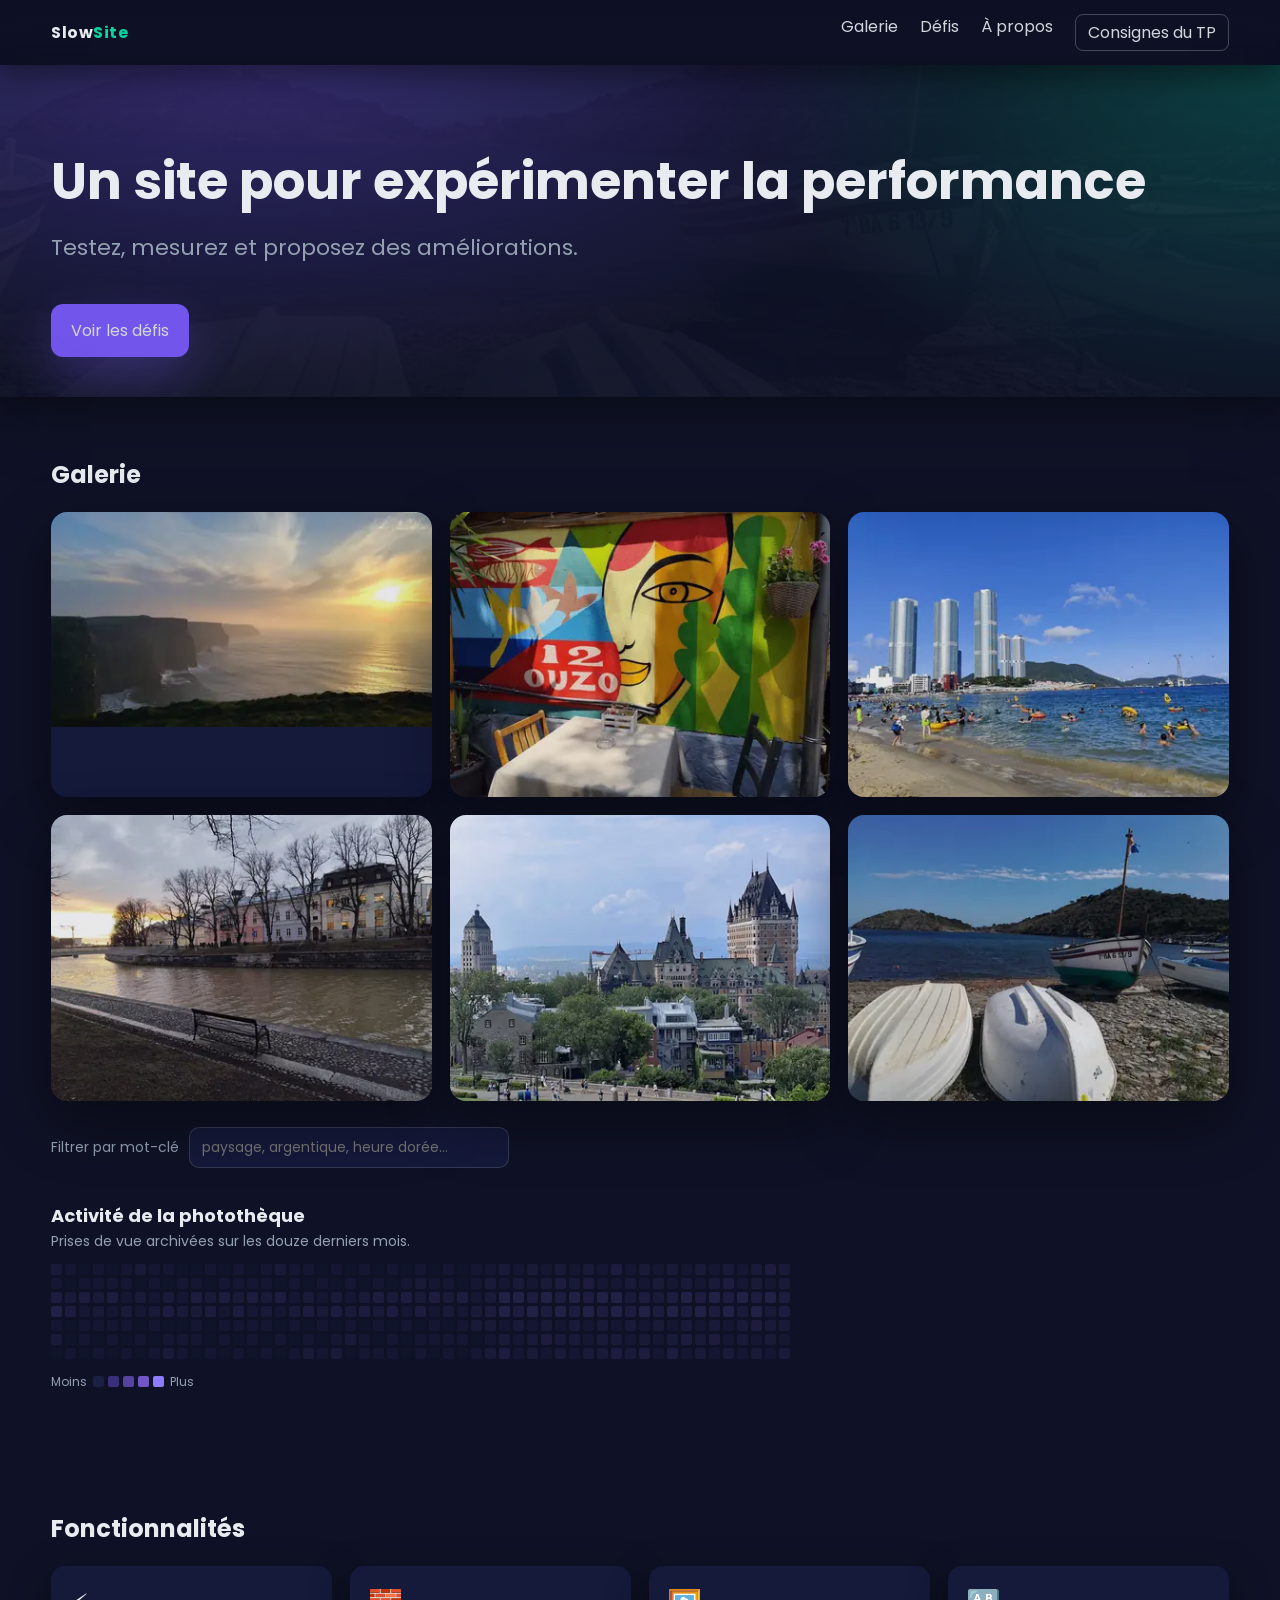
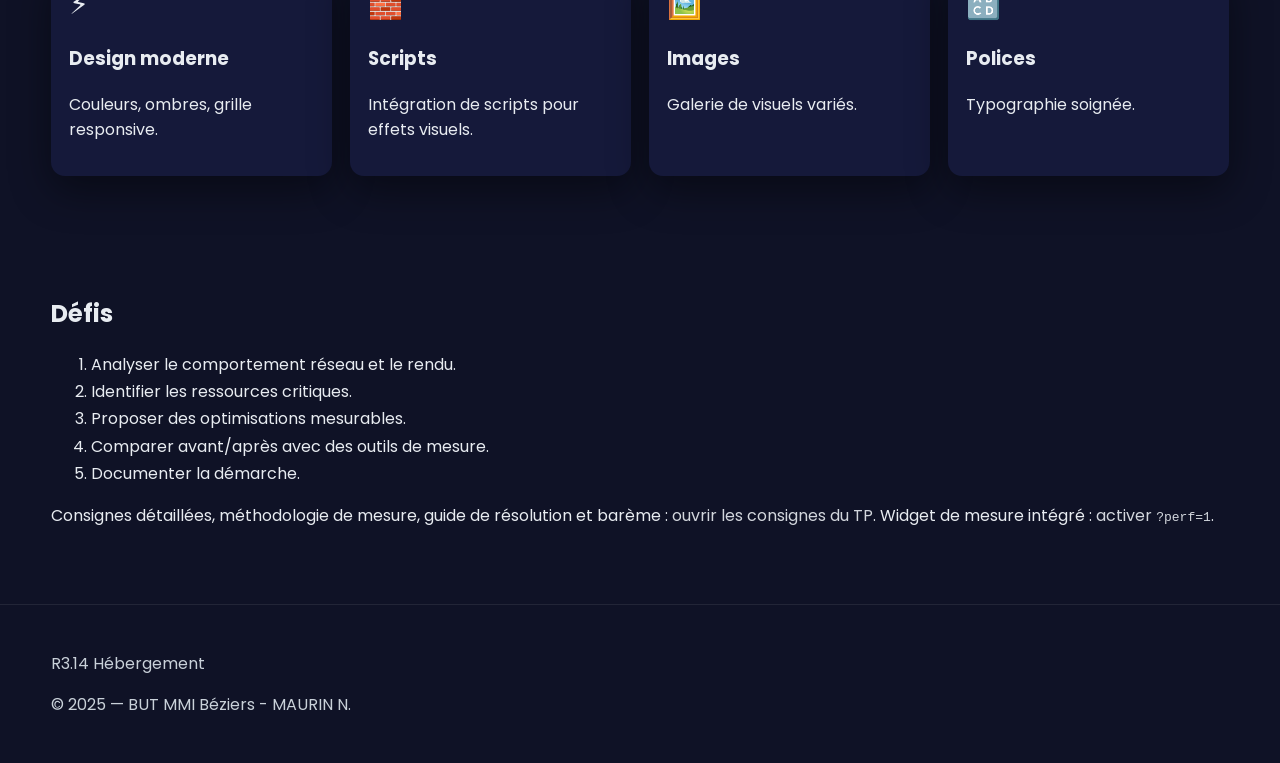
==== index.html @ 5b72d93c "opti 2" ====
<!DOCTYPE html>
<html lang="fr">
  <head>
    <meta charset="utf-8" />
    <meta name="viewport" content="width=device-width, initial-scale=1" />
    <title>Site non optimisé...</title>

    <link rel="icon" type="image/png" href="img/favicon.png" />
    <link rel="preconnect" href="https://fonts.googleapis.com" />
    <link rel="preconnect" href="https://fonts.gstatic.com" crossorigin />
    <link rel="stylesheet" href="https://fonts.googleapis.com/css2?family=Poppins:wght@400;600&display=swap" />

    <link rel="stylesheet" href="css/styles.css" />

    <script src="js/app.js" defer></script>

    <!-- ===== Infrastructure du TP : hors exercice =====================
         Le bouton « Consignes » et sa fenêtre ne font pas partie du site à
         optimiser. Inutile de les analyser, les optimiser ou les supprimer.
         Volontairement en ligne : aucune requête supplémentaire, et rien ne
         casse quand vous réécrivez css/styles.css ou js/app.js.
         ================================================================ -->
    <style>
      .tp-link{border:1px solid rgba(255,255,255,.25);border-radius:8px;padding:5px 12px}
      .tp-link:hover{background:rgba(255,255,255,.08)}
      /* Cette entrée de menu supplémentaire fait déborder la barre sur petit
         écran : on autorise le retour à la ligne. */
      @media (max-width:640px){
        .menu{flex-wrap:wrap;justify-content:flex-end;gap:8px 14px}
      }
      #tp-modal{width:min(1000px,94vw);height:min(86vh,900px);padding:0;border:0;
        border-radius:14px;background:#0f1226;color:#E8ECF1;overflow:hidden}
      #tp-modal::backdrop{background:rgba(4,6,18,.72)}
      .tp-modal-bar{display:flex;align-items:center;justify-content:space-between;
        gap:12px;padding:10px 14px;border-bottom:1px solid rgba(255,255,255,.12);
        font:600 15px/1.3 system-ui,Segoe UI,Roboto,Arial,sans-serif}
      .tp-modal-bar button{background:transparent;color:#E8ECF1;cursor:pointer;
        border:1px solid rgba(255,255,255,.25);border-radius:8px;padding:5px 11px;font:inherit}
      .tp-modal-bar button:hover{background:rgba(255,255,255,.1)}
      #tp-modal iframe{display:block;width:100%;height:calc(100% - 45px);border:0}
    </style>
  </head>
  <body>
    <div class="topbar">
      <div class="container nav">
        <div class="logo">Slow<span>Site</span></div>
        <div class="menu">
          <a href="#galerie">Galerie</a>
          <a href="#defis">Défis</a>
          <a href="#apropos">À propos</a>
          <a class="tp-link js-consignes" href="consignes.html">Consignes du TP</a>
        </div>
      </div>
    </div>

    <div class="hero">
      <div class="container hero-inner">
        <div class="hero-text">
          <h1>Un site pour expérimenter la performance</h1>
          <p>Testez, mesurez et proposez des améliorations.</p>
          <a class="cta" href="#defis">Voir les défis</a>
        </div>
      </div>
    </div>

    <div id="galerie" class="section gallery">
      <div class="container">
        <h2>Galerie</h2>
        <div class="grid">
          <div class="card" data-mots="paysage montagne aube brume grand angle">
            <a href="img1.html"><img src="img/img1-800.webp" srcset="img/img1-400.webp 400w, img/img1-800.webp 800w" sizes="(max-width:560px) 92vw, (max-width:900px) 46vw, 388px" alt="Image 1" width="800" height="452" decoding="async" /></a>
          </div>
          <div class="card" data-mots="architecture ville façade contraste élevé">
            <a href="img2.html"><img src="img/img2-800.webp" srcset="img/img2-400.webp 400w, img/img2-800.webp 800w" sizes="(max-width:560px) 92vw, (max-width:900px) 46vw, 388px" alt="Image 2" width="800" height="600" decoding="async" /></a>
          </div>
          <div class="card" data-mots="portrait studio clair-obscur noir profond">
            <a href="img3.html"><img src="img/img3-800.webp" srcset="img/img3-400.webp 400w, img/img3-800.webp 800w" sizes="(max-width:560px) 92vw, (max-width:900px) 46vw, 388px" alt="Image 3" width="800" height="600" decoding="async" /></a>
          </div>
          <div class="card" data-mots="littoral falaise heure dorée pose longue">
            <a href="img4.html"><img src="img/img4-800.webp" srcset="img/img4-400.webp 400w, img/img4-800.webp 800w" sizes="(max-width:560px) 92vw, (max-width:900px) 46vw, 388px" alt="Image 4" width="800" height="600" loading="lazy" decoding="async" /></a>
          </div>
          <div class="card" data-mots="photo de rue ruelle silhouette monochrome">
            <a href="img5.html"><img src="img/img5-800.webp" srcset="img/img5-400.webp 400w, img/img5-800.webp 800w" sizes="(max-width:560px) 92vw, (max-width:900px) 46vw, 388px" alt="Image 5" width="800" height="600" loading="lazy" decoding="async" /></a>
          </div>
          <div class="card" data-mots="forêt sentier lumière rasante macro">
            <a href="img6.html"><img src="img/img6-800.webp" srcset="img/img6-400.webp 400w, img/img6-800.webp 800w" sizes="(max-width:560px) 92vw, (max-width:900px) 46vw, 388px" alt="Image 6" width="800" height="600" loading="lazy" decoding="async" /></a>
          </div>
        </div>
        <div class="gallery-filter">
          <label for="q">Filtrer par mot-clé</label>
          <input id="q" type="search" list="motscles" autocomplete="off"
                 placeholder="paysage, argentique, heure dorée…" />
          <datalist id="motscles"></datalist>
          <p id="filter-info" class="filter-info"></p>
        </div>

        <div class="activity">
          <h3 class="activity-title">Activité de la photothèque</h3>
          <p class="activity-sub">Prises de vue archivées sur les douze derniers mois.</p>
          <div class="activity-scroll">
            <div id="calendrier" class="calendar"></div>
          </div>
          <p class="activity-legend">
            <span>Moins</span>
            <i class="lvl lvl-0"></i><i class="lvl lvl-1"></i><i class="lvl lvl-2"></i><i class="lvl lvl-3"></i><i class="lvl lvl-4"></i>
            <span>Plus</span>
          </p>
        </div>
      </div>
    </div>

    <div id="apropos" class="section features">
      <div class="container">
        <h2>Fonctionnalités</h2>
        <div class="features-grid">
          <div class="feature">
            <div class="icon">⚡</div>
            <h3>Design moderne</h3>
            <p>Couleurs, ombres, grille responsive.</p>
          </div>
          <div class="feature">
            <div class="icon">🧱</div>
            <h3>Scripts</h3>
            <p>Intégration de scripts pour effets visuels.</p>
          </div>
          <div class="feature">
            <div class="icon">🖼️</div>
            <h3>Images</h3>
            <p>Galerie de visuels variés.</p>
          </div>
          <div class="feature">
            <div class="icon">🔠</div>
            <h3>Polices</h3>
            <p>Typographie soignée.</p>
          </div>
        </div>
      </div>
    </div>

    <div id="defis" class="section challenges">
      <div class="container">
        <h2>Défis</h2>
        <ol>
          <li>Analyser le comportement réseau et le rendu.</li>
          <li>Identifier les ressources critiques.</li>
          <li>Proposer des optimisations mesurables.</li>
          <li>Comparer avant/après avec des outils de mesure.</li>
          <li>Documenter la démarche.</li>
        </ol>
        <p>
          Consignes détaillées, méthodologie de mesure, guide de résolution et
          barème : <a class="js-consignes" href="consignes.html">ouvrir les
          consignes du TP</a>. Widget de mesure intégré :
          <a href="?perf=1">activer <code>?perf=1</code></a>.
        </p>
      </div>
    </div>

    <div class="footer">
      <div class="container">
        <p>R3.14 Hébergement</p>
        <p>© 2025 — BUT MMI Béziers - MAURIN N.</p>
      </div>
    </div>

    <!-- ===== Infrastructure du TP : hors exercice ===================== -->
    <dialog id="tp-modal" aria-labelledby="tp-modal-titre">
      <div class="tp-modal-bar">
        <span id="tp-modal-titre">Consignes du TP</span>
        <span>
          <a class="tp-link" href="consignes.html" target="_blank" rel="noopener">Ouvrir dans un onglet</a>
          <button type="button" data-tp-close>Fermer</button>
        </span>
      </div>
      <iframe title="Consignes du TP" data-src="consignes.html"></iframe>
    </dialog>

    <script>
      /* Ouvre les consignes en fenêtre modale. Sans JavaScript, ou si
         <dialog> n'est pas supporté, les liens naviguent normalement vers
         consignes.html : le contenu reste accessible dans tous les cas.
         L'iframe n'est chargée qu'à la première ouverture, pour ne rien
         ajouter au chargement de la page mesurée. */
      (function () {
        var modal = document.getElementById('tp-modal');
        var liens = document.querySelectorAll('.js-consignes');
        if (!modal || !liens.length || typeof modal.showModal !== 'function') return;

        var frame = modal.querySelector('iframe');
        for (var i = 0; i < liens.length; i++) {
          liens[i].addEventListener('click', function (e) {
            e.preventDefault();
            if (!frame.getAttribute('src')) {
              frame.setAttribute('src', frame.dataset.src);
            }
            modal.showModal();
          });
        }
        modal.querySelector('[data-tp-close]').addEventListener('click', function () {
          modal.close();
        });
        // Échap ne remonte pas d'une iframe vers le <dialog> parent : on
        // écoute donc aussi dans le document embarqué (même origine).
        frame.addEventListener('load', function () {
          try {
            frame.contentDocument.addEventListener('keydown', function (e) {
              if (e.key === 'Escape') modal.close();
            });
          } catch (err) { /* origine différente : la touche Échap n'agira pas */ }
        });
        // Clic sur le fond sombre : la cible est alors le <dialog> lui-même.
        modal.addEventListener('click', function (e) {
          if (e.target === modal) modal.close();
        });
      })();
      /* ================================================================ */

      if (new URLSearchParams(location.search).has('perf')) {
        var s = document.createElement('script');
        s.src = 'js/metrics.js';
        s.defer = true;
        document.head.appendChild(s);
      }
    </script>
  </body>
</html>
---- css/styles.css ----
/* styles.css — feuille unique (extra.css et theme-legacy.css fusionnés : plus d'@import).
   Supprimé : 1199 règles .redundant-N et 799 règles .extra-N (aucune n'est utilisée dans
   le HTML), la police Playfair Display (jamais appliquée), les classes .tile/.legacy-*.
   La police Poppins est chargée par <link> dans le HTML (400 et 600, display=swap). */
.hero{position:relative;overflow:hidden;
  box-shadow:0 2px 4px rgba(0,0,0,.14),0 8px 24px rgba(0,0,0,.22),0 24px 60px rgba(0,0,0,.18)}
.hero::before{content:"";position:absolute;inset:0;
  background:url('../img/hero-bg.webp') center / cover no-repeat;opacity:.04;pointer-events:none}
.hero-inner{position:relative;z-index:1}
:root{--bg:#0f1226;--fg:#E8ECF1;--muted:#93A1B1;--primary:#7C5CFF;--accent:#06D6A0;--card:#15193A;--shadow:rgba(0,0,0,0.45)}
*{box-sizing:border-box}
html,body{margin:0;padding:0;background:var(--bg);color:var(--fg);font-family:'Poppins',system-ui,Segoe UI,Roboto,Arial,sans-serif}
.container{width:min(1200px,92%);margin:0 auto}
a{color:var(--fg);text-decoration:none;opacity:.9}a:hover{opacity:1}
.topbar{position:sticky;top:0;backdrop-filter:blur(6px);background:linear-gradient(180deg,rgba(13,16,35,.8),rgba(13,16,35,.2));z-index:10;box-shadow:0 10px 30px var(--shadow)}
.nav{display:flex;align-items:center;justify-content:space-between;padding:14px 0}
.logo{font-weight:700;letter-spacing:.5px}.logo span{color:var(--accent)}.menu{display:flex;gap:22px}
.hero{padding:90px 0 40px;background:radial-gradient(1200px 600px at 20% -10%, rgba(124,92,255,.35), transparent 60%), radial-gradient(900px 600px at 100% 0%, rgba(6,214,160,.25), transparent 60%)}
.hero-inner{display:grid;grid-template-columns:1fr;gap:28px}
.hero h1{font-size:clamp(28px,4vw,56px);line-height:1.05;margin:0 0 10px}
.hero p{font-size:clamp(16px,1.8vw,22px);color:var(--muted)}
.highlight{color:var(--accent)}
.cta{display:inline-block;margin-top:18px;background:var(--primary);padding:14px 20px;border-radius:12px;box-shadow:0 20px 50px rgba(124,92,255,.35);transition:transform .2s ease, box-shadow .2s ease}
.cta:hover{transform:translateY(-2px);box-shadow:0 28px 60px rgba(124,92,255,.45)}
.section{padding:60px 0}.section h2{margin:0 0 20px}
.gallery .grid{display:grid;grid-template-columns:repeat(3,1fr);gap:18px}
.card{background:var(--card);border-radius:16px;overflow:hidden;box-shadow:0 20px 60px var(--shadow)}
.card img{display:block;width:100%;height:auto;opacity:0;transition:opacity .6s ease}
.card img.loaded{opacity:1}
.features-grid{display:grid;grid-template-columns:repeat(4,1fr);gap:18px}
.feature{background:var(--card);padding:18px;border-radius:14px;box-shadow:0 14px 40px var(--shadow)}
.feature .icon{font-size:28px}
.challenges ol{line-height:1.7}
.footer{padding:30px 0;border-top:1px solid rgba(255,255,255,.08);color:#c9d1d9}
@media (max-width:900px){.features-grid{grid-template-columns:repeat(2,1fr)}.gallery .grid{grid-template-columns:repeat(2,1fr)}}
@media (max-width:560px){.features-grid{grid-template-columns:1fr}.gallery .grid{grid-template-columns:1fr}}

/* --- Filtrage de la galerie --- */
.gallery-filter{display:flex;align-items:center;flex-wrap:wrap;gap:10px;margin-top:26px}
.gallery-filter label{color:var(--muted);font-size:14px}
.gallery-filter input{background:var(--card);color:var(--fg);border:1px solid rgba(255,255,255,.14);
  border-radius:10px;padding:9px 12px;min-width:min(320px,100%);font:inherit;font-size:14px}
.gallery-filter input:focus{outline:2px solid var(--primary);outline-offset:1px}
.filter-info{margin:0;color:var(--muted);font-size:13px}
.card{transform:translateY(24px);transition:transform .35s ease}
.card.visible{transform:translateY(0)}

/* --- Calendrier d'activité --- */
.activity{margin-top:34px}
.activity-title{margin:0 0 2px;font-size:18px}
.activity-sub{margin:0 0 12px;color:var(--muted);font-size:14px}
.activity-scroll{overflow-x:auto;padding-bottom:4px}
.calendar{display:grid;grid-auto-flow:column;grid-template-rows:repeat(7,11px);
  grid-auto-columns:11px;gap:3px;width:max-content}
.cal-day{border-radius:2px;background:var(--lvl0);transition:opacity .25s linear}
/* Rampe séquentielle à teinte unique, du plus sombre au plus clair. */
:root{--lvl0:#1b1f44;--lvl1:#3a2f7a;--lvl2:#55439f;--lvl3:#6f57c6;--lvl4:#8f7bff}
.cal-day[data-n="1"]{background:var(--lvl1)}
.cal-day[data-n="2"]{background:var(--lvl2)}
.cal-day[data-n="3"]{background:var(--lvl3)}
.cal-day[data-n="4"]{background:var(--lvl4)}
.activity-legend{display:flex;align-items:center;gap:4px;margin:10px 0 0;
  color:var(--muted);font-size:12px}
.activity-legend .lvl{width:11px;height:11px;border-radius:2px;display:inline-block}
.activity-legend .lvl-0{background:var(--lvl0)}.activity-legend .lvl-1{background:var(--lvl1)}
.activity-legend .lvl-2{background:var(--lvl2)}.activity-legend .lvl-3{background:var(--lvl3)}
.activity-legend .lvl-4{background:var(--lvl4)}
.activity-legend span:first-child{margin-right:2px}
.activity-legend span:last-child{margin-left:2px}

/* Pages image : l'image ne doit pas dépasser son conteneur (plus de scroll horizontal). */
.image-wrapper img{display:block;width:100%;height:auto}
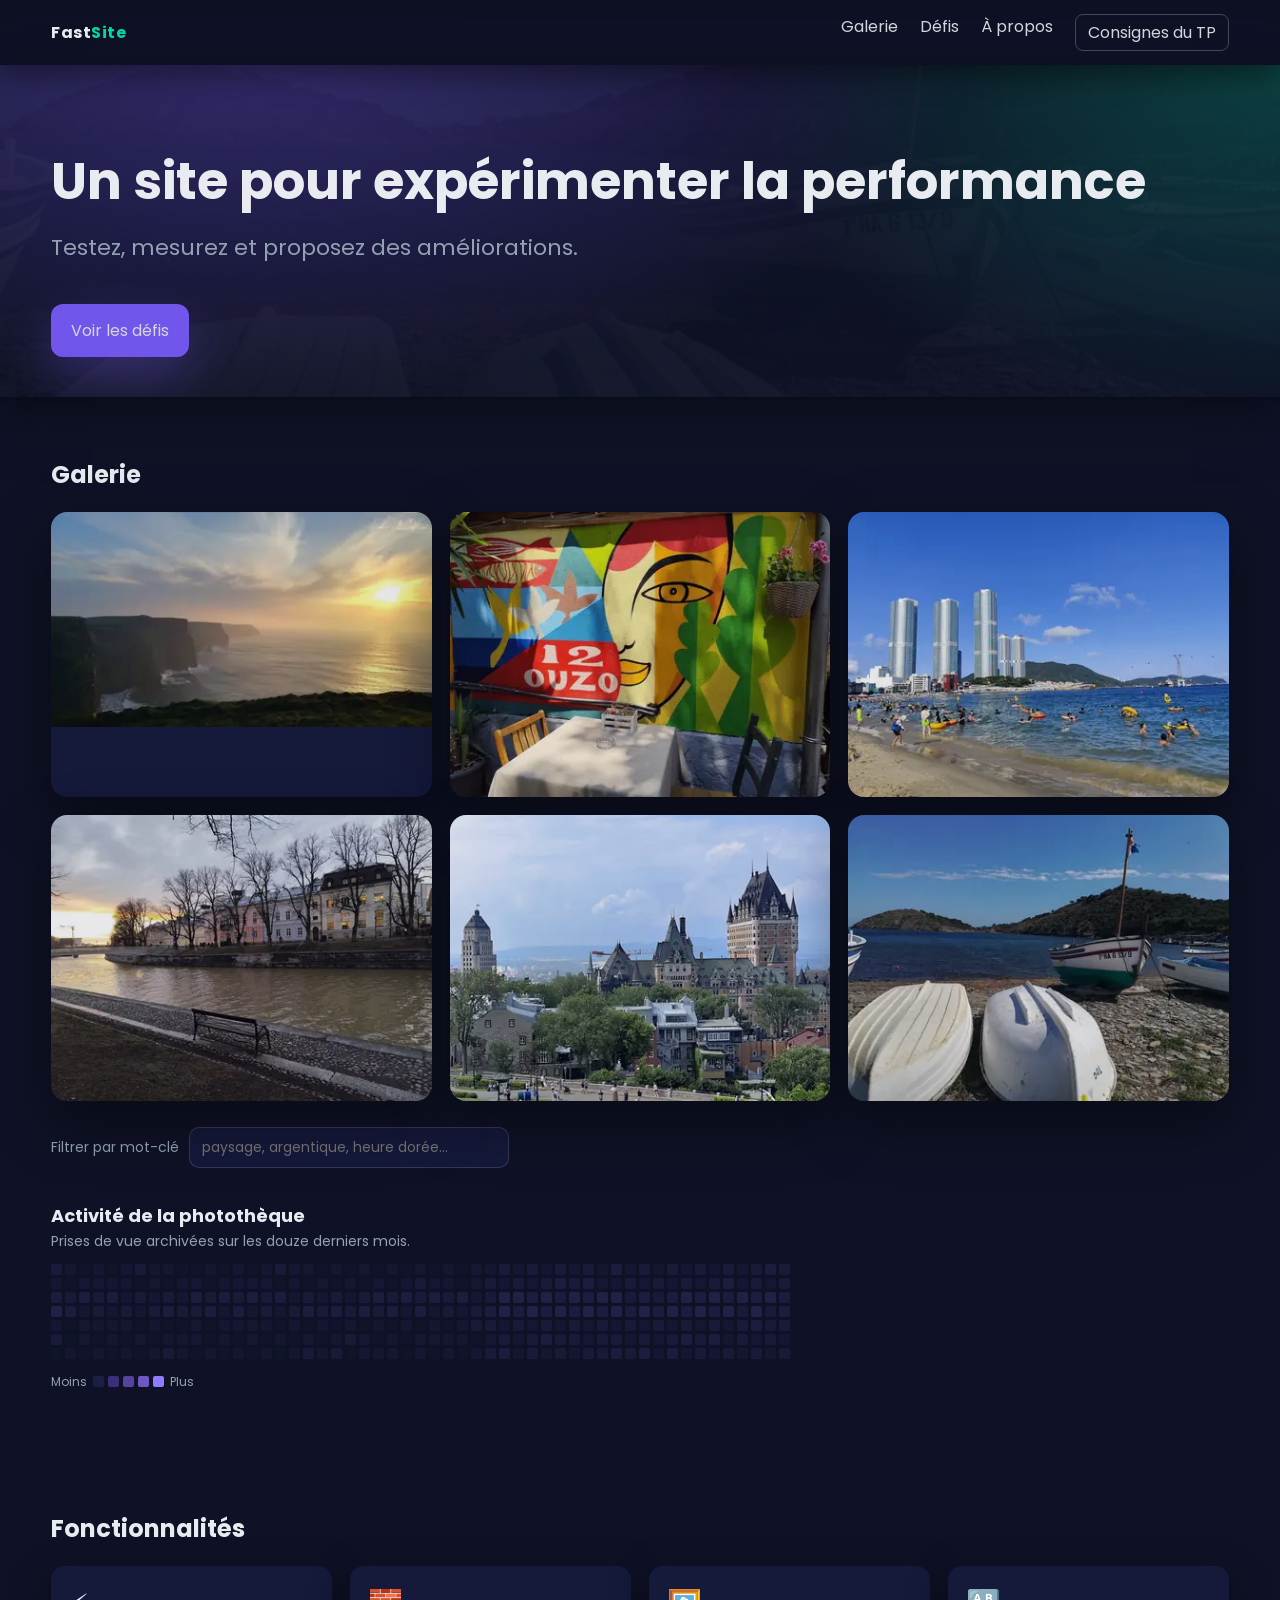
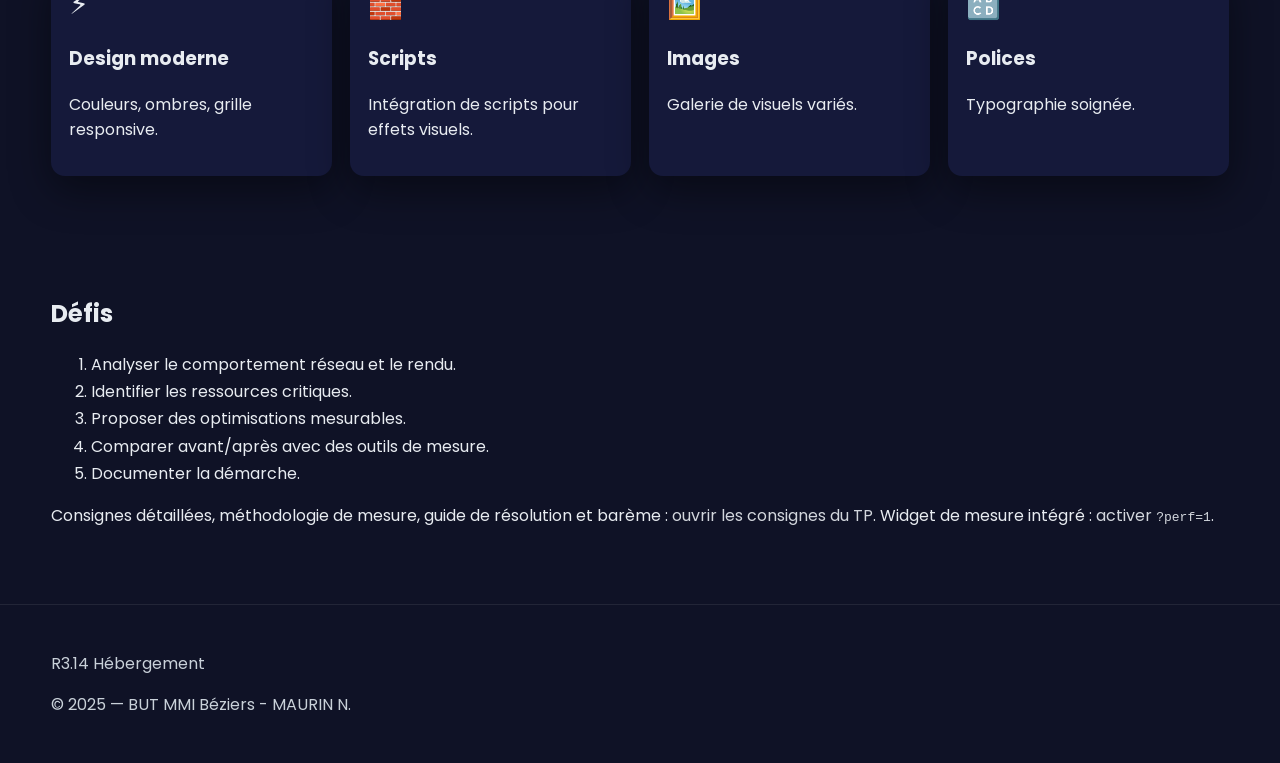
==== commit 901552af: "test?" ====
--- a/index.html
+++ b/index.html
@@ -3,7 +3,7 @@
   <head>
     <meta charset="utf-8" />
     <meta name="viewport" content="width=device-width, initial-scale=1" />
-    <title>Site non optimisé...</title>
+    <title>Site optimisé</title>
 
     <link rel="icon" type="image/png" href="img/favicon.png" />
     <link rel="preconnect" href="https://fonts.googleapis.com" />
@@ -43,7 +43,7 @@
   <body>
     <div class="topbar">
       <div class="container nav">
-        <div class="logo">Slow<span>Site</span></div>
+        <div class="logo">Fast<span>Site</span></div>
         <div class="menu">
           <a href="#galerie">Galerie</a>
           <a href="#defis">Défis</a>
